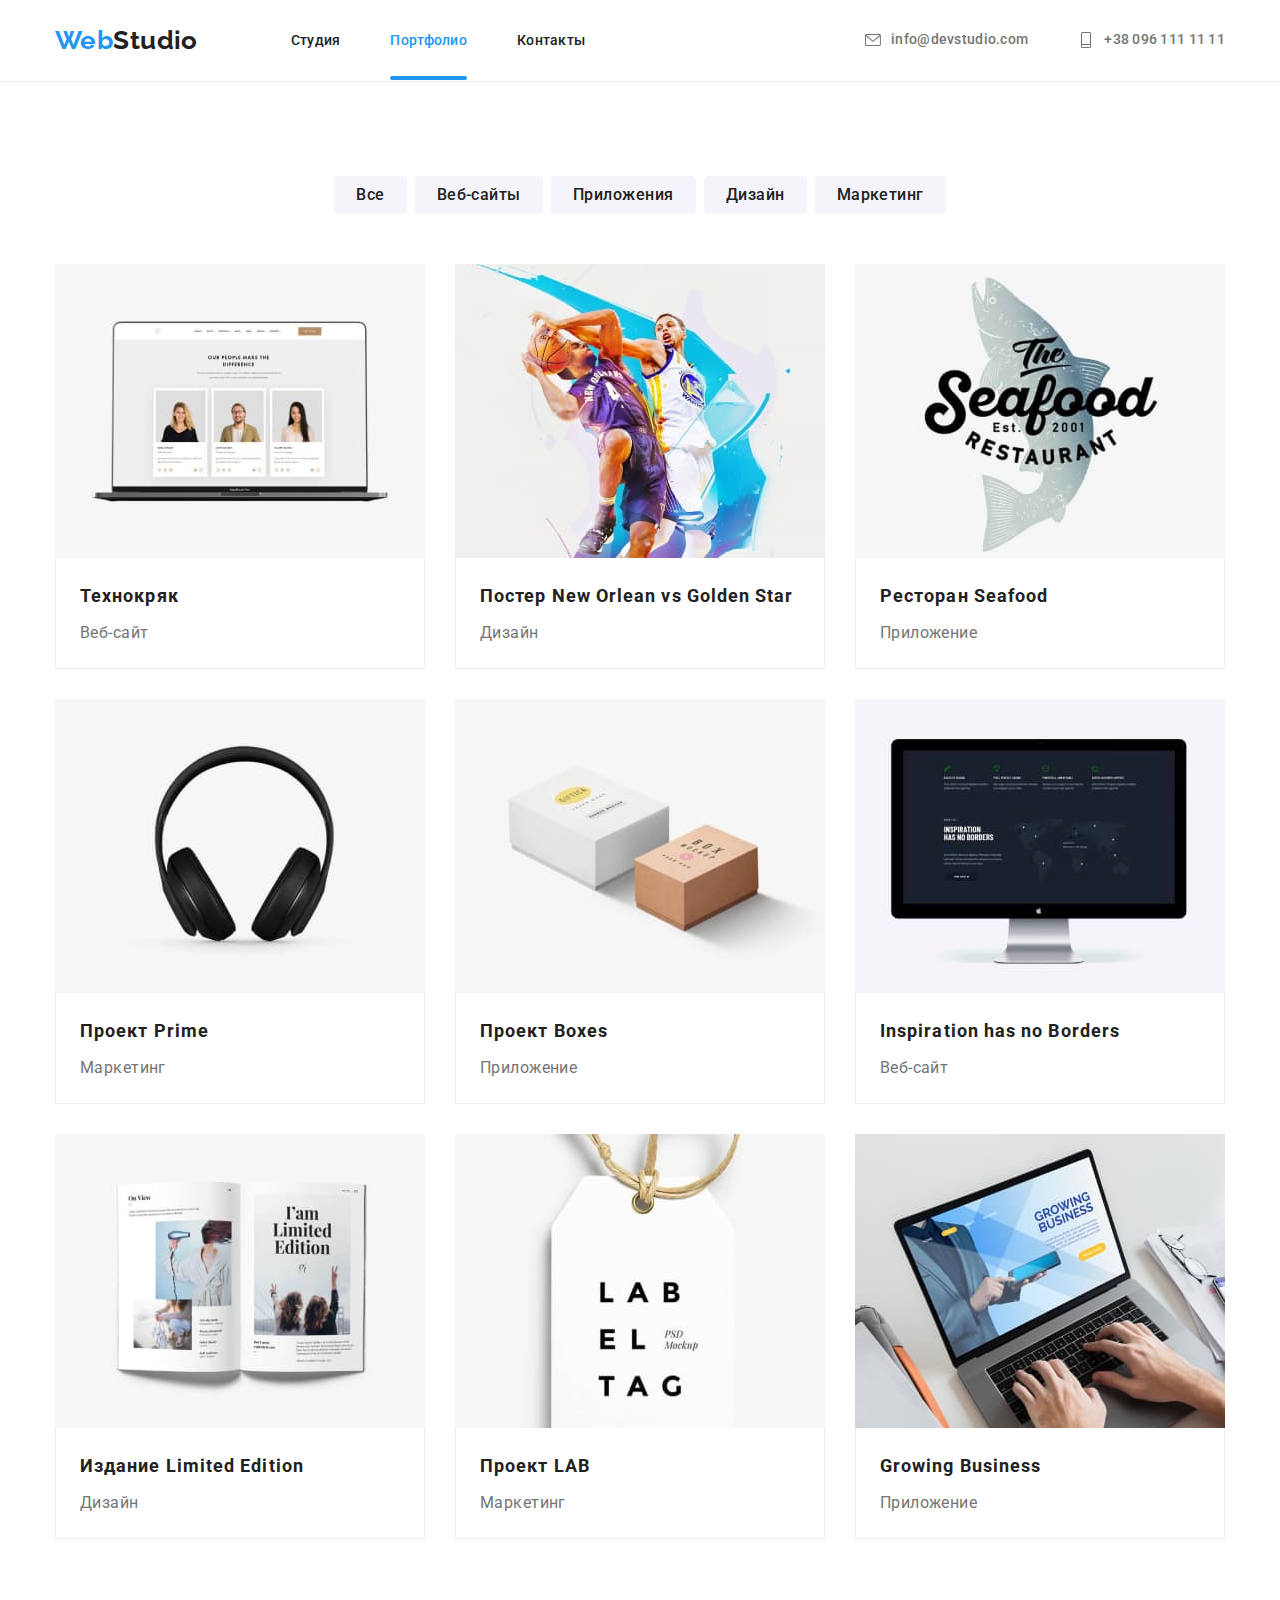
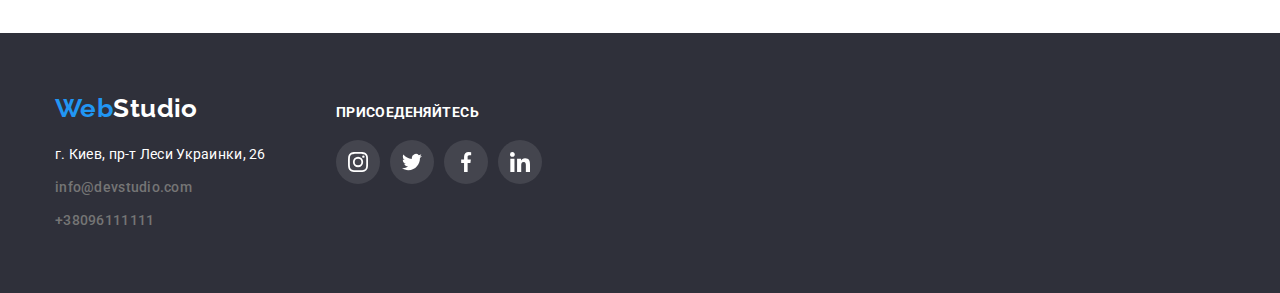
==== portfolio.html @ 48d59b80 "start" ====
<!DOCTYPE html>
<html lang="ru">
<head>
    <meta charset="UTF-8">
    <meta http-equiv="X-UA-Compatible" content="IE=edge">
    <meta name="viewport" content="width=device-width, initial-scale=1.0">
    <link rel="preconnect" href="https://fonts.googleapis.com">
    <link rel="preconnect" href="https://fonts.gstatic.com" crossorigin>
    <link href="https://fonts.googleapis.com/css2?family=Raleway:wght@700&family=Roboto:wght@400;500;700;900&display=swap"
        rel="stylesheet">
    <link rel="stylesheet" href="https://cdnjs.cloudflare.com/ajax/libs/modern-normalize/1.1.0/modern-normalize.min.css">
    <link rel="stylesheet" href="./css/styles.css">
    <title>Portfolio</title>
    
</head>
    
<body>
    <!--header  -->
    <header class="header">
        <div class="container main-nav">
            <nav class="navigation">
                <a href="./index.html" class="logo"> <span class="web">Web</span><span class="studio">Studio</span> </a>
                <ul class="list nav">
                    <li class="nav-item"> <a href="./index.html" class="link-header ">Студия</a> </li>
                    <li class="nav-item"> <a href="./portfolio.html" class="link-header current">Портфолио</a> </li>
                    <li class="nav-item"> <a href="#" class="link-header">Контакты</a> </li>
                </ul>
            </nav>
            <div class="contact-list">
                <a class="contact-link" href="mailto:info@devstudio.com">
                    <svg class="contact-link-envelope" > 
                        <use href="./images/sprite-svg.svg#icon-envelope"></use>
                    </svg>info@devstudio.com
                </a>
                
                <a class="contact-link" href="tel:+380961111111">
                    <svg class="contact-link-mobile">
                        <use href="./images/sprite-svg.svg#icon-mobile"></use>
                    </svg>+38 096 111 11 11
                </a>
            </div>
        </div>
    </header>
    
    <main>
    <section class="section">
        <div class="container">
            <h1 class="visually-hidden">Портфолио</h1>
            <!-- скрыть позже -->
            <ul class="list filter ">
                <li class="filter-item"> <button type="button" class="portfolio-button">Все</button> </li>
                <li class="filter-item"> <button type="button" class="portfolio-button">Веб-сайты</button> </li>            
                <li class="filter-item"> <button type="button" class="portfolio-button">Приложения</button> </li>
                <li class="filter-item"> <button type="button" class="portfolio-button">Дизайн</button> </li>
                <li class="filter-item"> <button type="button" class="portfolio-button">Маркетинг</button> </li>
            </ul>
            
            
            <ul class="list project">
                <li class="project-item">
                    <a class="grid-card-link link" href="#">
                        <div class="grid-card-wrap">
                            <img src="./images/portfolio/project1.jpg" alt="laptop" width="370" height="294">
                            <p class="grid-card-text"> Ресурс предлагает комплексные предложения
                                с разным уровнем функционала и сервисов. 
                                Все это позволит посетителю получить
                                исчерпывающие сведения о компании или частном лице.</p>
                        </div>
                        
                        <div class="grid-card">
                            <h2 class="list-item">Технокряк</h2>
                            <p class="portfolio-description">Веб-сайт</p>
                        </div>
                    </a>
                    
                    
                </li>
                <li class="project-item">
                    <a class="grid-card-link link" href="#">
                        <div class="grid-card-wrap">
                        <img src="./images/portfolio/project2.jpg" alt="poster" width="370" height="294">
                        <p class="grid-card-text"> Lorem ipsum dolor sit amet consectetur adipisicing elit.
                            Dolores dolorem porro consequuntur nostrum minus. Incidunt. </p>
                        </div>
                        
                        <div class="grid-card">
                            <h2 class="list-item">Постер New Orlean vs Golden Star</h2>
                            <p class="portfolio-description">Дизайн</p>
                        </div>
                    </a>
                    
                    
                </li>
                <li class="project-item">
                    <a class="grid-card-link link" href="#">
                        <div class="grid-card-wrap">
                        <img src="./images/portfolio/project3.jpg" alt="restaurant-logo" width="370" height="294">
                        <p class="grid-card-text"> Lorem ipsum dolor sit amet consectetur adipisicing elit.
                            Dolores dolorem porro consequuntur nostrum minus. Incidunt. </p>
                        </div>
                        
                        <div class="grid-card">
                            <h2 class="list-item">Ресторан Seafood</h2>
                            <p class="portfolio-description">Приложение</p>
                        </div>
                    </a>                    
                </li>
                <li class="project-item">
                    <a class="grid-card-link link" href="#">
                        <div class="grid-card-wrap">
                            <img src="./images/portfolio/project4.jpg" alt="headphones" width="370" height="294">
                            <p class="grid-card-text"> Lorem ipsum dolor sit amet consectetur adipisicing elit.
                                Dolores dolorem porro consequuntur nostrum minus. Incidunt.</p>
                        </div>
                        
                        <div class="grid-card">
                            <h2 class="list-item">Проект Prime</h2>
                            <p class="portfolio-description">Маркетинг</p>
                        </div>
                    </a>
                    
                    
                </li>
                <li class="project-item">
                    <a class="grid-card-link link" href="#">
                        <div class="grid-card-wrap">
                            <img src="./images/portfolio/project5.jpg" alt="boxes" width="370" height="294">
                            <p class="grid-card-text"> Lorem ipsum dolor sit amet consectetur adipisicing elit.
                                Dolores dolorem porro consequuntur nostrum minus. Incidunt. </p>
                        </div>
                        
                       <div class="grid-card">
                            <h2 class="list-item">Проект Boxes</h2>
                            <p class="portfolio-description">Приложение</p>
                        </div> 
                    </a>
                    
                    
                </li>
                <li class="project-item">
                    <a class="grid-card-link link" href="#">
                        <div class="grid-card-wrap">
                            <img src="./images/portfolio/project6.jpg" alt="monitor" width="370" height="294">
                            <p class="grid-card-text"> Lorem ipsum dolor sit amet consectetur adipisicing elit.
                                Dolores dolorem porro consequuntur nostrum minus. Incidunt. </p>
                        </div>
                        
                        <div class="grid-card">
                            <h2 class="list-item">Inspiration has no Borders</h2>
                            <p class="portfolio-description">Веб-сайт</p>
                        </div>
                    </a>
                    
                    
                </li>
                <li class="project-item">
                    <a class="grid-card-link link" href="#">
                        <div class="grid-card-wrap">
                            <img src="./images/portfolio/project7.jpg" alt="book" width="370" height="294">
                            <p class="grid-card-text"> Lorem ipsum dolor sit amet consectetur adipisicing elit.
                                Dolores dolorem porro consequuntur nostrum minus. Incidunt. </p>
                        </div>
                        
                        <div class="grid-card">
                            <h2 class="list-item">Издание Limited Edition</h2>
                            <p class="portfolio-description">Дизайн</p>
                        </div>
                    </a>
                    
                    
                </li>
                <li class="project-item">
                    <a class="grid-card-link link" href="#">
                        <div class="grid-card-wrap">
                            <img src="./images/portfolio/project8.jpg" alt="label" width="370" height="294">
                            <p class="grid-card-text"> Lorem ipsum dolor sit amet consectetur adipisicing elit.
                                Dolores dolorem porro consequuntur nostrum minus. Incidunt. </p>
                        </div>
                        
                        <div class="grid-card">
                            <h2 class="list-item">Проект LAB</h2>
                            <p class="portfolio-description">Маркетинг</p>
                        </div>
                    </a>
                    
                    
                </li>
                <li class="project-item">
                    <a class="grid-card-link link" href="#">
                        <div class="grid-card-wrap">
                            <img src="./images/portfolio/project9.jpg" alt="typing" width="370" height="294">
                            <p class="grid-card-text"> Lorem ipsum dolor sit amet consectetur adipisicing elit.
                                Dolores dolorem porro consequuntur nostrum minus. Incidunt. </p>
                        </div>
                        
                        <div class="grid-card">
                            <h2 class="list-item">Growing Business</h2>
                            <p class="portfolio-description">Приложение</p>
                        </div>
                    </a>
                    
                    
                </li>
            </ul>
        </div>
    </section>
    </main>
    
    <footer class="footer-main">
        <div class="container">
            <div class="footer">
                <div class="footer-left">
                    <a href="./index.html" class="logo-link"> <span class="web">Web</span><span
                            class="studio-bottom">Studio</span> </a>
    
                    <address>
                        <ul class="list">
                            <li class="address-item"><a href="https://goo.gl/maps/nnkkmyrKH8PEDYPt6" target="_blank"
                                    rel="nofollow noopener" class="contact-link route">г. Киев, пр-т Леси Украинки, 26</a>
                            </li>
                            <li class="address-item"><a href="mailto:info@devstudio.com"
                                    class="contact-link-bottom">info@devstudio.com</a>
                            </li>
                            <li class="address-item"><a href="tel:+380961111111" class="contact-link-bottom">+38096111111</a></li>
                        </ul>
                    </address>
                </div>
                <div class="footer-center">
                    <h3 class="invite-title">присоеденяйтесь</h3>
                    <ul class="social-list">
                        <li class="social_item">
                            <a class="social_item_link" href="#">
                                <svg class="social-icon">
                                    <use href="./images/sprite-svg.svg#icon-instagram-footer"></use>
                                </svg> </a>
                        </li>
                        <li class="social_item">
                            <a class="social_item_link" href="#">
                                <svg class="social-icon">
                                    <use href="./images/sprite-svg.svg#icon-twitter-footer"></use>
                                </svg> </a>
                        </li>
                        <li class="social_item">
                            <a class="social_item_link" href="#">
                                <svg class="social-icon">
                                    <use href="./images/sprite-svg.svg#icon-facebook-footer"></use>
                                </svg> </a>
                        </li>
                        <li class="social_item">
                            <a class="social_item_link" href="#">
                                <svg class="social-icon">
                                    <use href="./images/sprite-svg.svg#icon-linkedin-footer"></use>
                                </svg> </a>
                        </li>
                    </ul>
    
                </div>
                
    
    
            </div>
    
    
        </div>
    
    </footer>


</body>
</html>
---- css/styles.css ----
:root {
    --primary-head-text: #212121;
    --primary-bcg: #ffffff;
    --secondary-text: #757575;
    --accent-color: #2196F3;
    --dark-bcg: #2F303A;
    --hover-color: #188CE8;
    --secondary-bcg: #E5E5E5;
    --team-bcg: #F5F4FA;
    --primary-font: 'Roboto', sans-serif;
    --logo-font: 'Raleway', sans-serif;
    --inner-border-color: ##EEEEEE;
    --header-border-color: ##ECECEC;
    --clients-color: #AFB1B8;
}

p,
h1,
h2,
h3,
h4,
h5,
h6 {
    margin: 0;
}

ul {
    margin: 0;
    padding: 0;
}

img {
    display: block;
    max-width: 100%;
    height: auto;
}

button {
    cursor: pointer;
    /* font-family: inherit; */
}

address {
    font-style: normal;
}

/* body */

body {

    font-family: var(--primary-font);
    color: var(--primary-head-text);
    background-color: var(--primary-bcg);
    font-size: 14px;
    letter-spacing: 0.03em;
}



ul {
    list-style: none;
}

a {
    text-decoration: none;
    /* display: block; */
}

button {
    display: block;
    margin: 0 auto;
    padding: 10px 32px;
    cursor: pointer;
    /* font-family: Roboto; */
    /* box-shadow: 0px 4px 4px rgb(0 0 0 / 15%); */
    border: none;
    border-radius: 4px;

}

.list {
    font-style: normal;
    margin: 0px;
    padding: 0px;
}

.visually-hidden {
    position: absolute;
    width: 1px;
    height: 1px;
    margin: -1px;
    border: 0;
    padding: 0;

    white-space: nowrap;
    clip-path: inset(100%);
    clip: rect(0 0 0 0);
    overflow: hidden;
}



.container {
    width: 1200px;
    padding-left: 15px;
    padding-right: 15px;
    margin: 0 auto;
}

.section {
    padding: 94px 0;
}

.header {
    border-bottom: 1px solid #ececec;


}

.container.main-nav {
    display: flex;
    align-items: center;

}

/* logo */
.logo {
    color: var(--accent-color);
    font-weight: 700;
    font-size: 26px;
    line-height: 1.19;
    font-family: var(--logo-font);

}

.logo-link {
    margin-bottom: 20px;
    display: block;
}

.web {
    color: var(--accent-color);
    font-weight: 700;
    font-size: 26px;
    line-height: 1.19;
    font-family: var(--logo-font);

}

.studio-bottom {
    color: #ffffff;
    font-weight: 700;
    font-size: 26px;
    line-height: 1.19;
    font-family: var(--logo-font);

}

/* .studio-bottom:hover,
.studio-bottom:focus {
    color: var(--hover-color);
} */

.studio {
    color: var(--primary-head-text);
}


/* site nav */
.navigation {
    display: flex;
    align-items: center;
}

.list.nav {
    display: flex;

}

.list .nav-item {
    margin-right: 50px;
}

.list .nav-item:last-child {
    margin-right: 0px;
}

.list .nav-item {
    display: block;
    padding-top: 32px;
    padding-bottom: 32px;
}

/* contact-list */

.contact-list .contact-link+.contact-link {
    margin-left: 50px;

}


.contact-list {
    display: flex;

    padding-top: 32px;
    padding-bottom: 32px;
    margin-left: auto;


}

.list.nav {
    margin-left: 93px;
    position: relative;
}


.link-header:hover,
.link-header:focus {
    color: var(--hover-color);
    
}

.link-header {
    color: var(--primary-head-text);
    font-size: 14px;
    font-weight: 500;
    line-height: 1.14;
    letter-spacing: 0.02em;
    padding-top: 32px;
    padding-bottom: 32px;
    position: relative;

    transition-property: color;
    transition-duration: 250ms;
    transition-timing-function: cubic-bezier(0.4, 0, 0.2, 1);
    
}



.current {
    color: var(--accent-color);
    
}
.link-header.current::before {
    content: '';
        width: 100%;
        height: 4px;
        position: absolute;
        bottom: 0;
        background: var(--accent-color);
        border-radius: 2px;
}

.link {
    color: #212121;
    text-decoration: none;
}



/* hero */
.header-title {
    /* padding-top: 203px; */
    margin: 0 auto;
    margin-bottom: 30px;
    width: 696px;

    font-weight: 900;
    font-size: 44px;
    line-height: 1.36;
    letter-spacing: 0.06em;


    color: var(--primary-bcg);
    text-transform: uppercase;
}

.main-title {
    background-color: var(--dark-bcg);
    text-align: center;
    padding: 200px 0;
    background-image:
        linear-gradient(rgba(47, 48, 58, 0.4), rgba(47, 48, 58, 0.4)),
        url("../images/layout.jpg");
    background-repeat: no-repeat;
    background-position: center;
    background-size: cover;
    max-width: 1600px;
    height: 600px;
    margin: 0 auto;


}

/* buttons */
.button-main {

    box-shadow: 0px 4px 4px rgba(0, 0, 0, 0.15);
    border-radius: 4px;
    display: inline-block;
    padding: 10px 32px;
    border: 0px;
    min-width: 200px;
    
    font-weight: 700;
    font-size: 16px;
    line-height: 1.87;
    background-color: var(--accent-color);
    color: var(--primary-bcg);
    letter-spacing: 0.06em;
    align-items: center;
    text-align: center;

    transition-property: color;
    transition-duration: 250ms;
    transition-timing-function: cubic-bezier(0.4, 0, 0.2, 1);
}

.button-main:hover,
.button-main:focus {
    background-color: var(--hover-color);
    color: var(--primary-bcg);
}

/* portfolio buttons */

.portfolio-button {
    display: inline-block;
    border-radius: 4px;
    padding: 6px 22px;
    border: 0px;
    color: var(--primary-head-text);
    background-color: var(--team-bcg);
    font-weight: 500;
    font-size: 16px;
    line-height: 1.62;
    letter-spacing: 0.03em;

    transition-property: color, background-color, box-shadow;
    transition-duration: 250ms;
    transition-timing-function: cubic-bezier(0.4, 0, 0.2, 1);
}

.portfolio-button:hover,
.portfolio-button:focus {
    background-color: var(--hover-color);
    color: #ffffff;
    box-shadow: 0px 1px 1px rgba(0, 0, 0, 0.12),
    0px 4px 4px rgba(0, 0, 0, 0.06),
    1px 4px 6px rgba(0, 0, 0, 0.16);
    
}

.filter-item {
    width: calc ((100% - 32px) / 5);
    margin-right: 8px;
}

.filter-item:nth-child(5n) {
    margin-right: 0px;
}


/* links */
.contact-link {
    display: flex;
    align-items: center;
    font-family: Roboto;
    font-size: 14px;
    font-weight: 500;
    line-height: 1.14;
    letter-spacing: 0.02em;
    text-align: left;
    color: var(--secondary-text);
}
.contact-link-bottom {
    
    font-family: Roboto;
    font-size: 14px;
    font-weight: 500;
    line-height: 1.71;
    letter-spacing: 0.02em;
    text-align: left;
    color: var(--secondary-text);

    transition-property: color;
    transition-duration: 250ms;
    transition-timing-function: cubic-bezier(0.4, 0, 0.2, 1);
        
}
.contact-link-bottom:hover,
.contact-link-bottom:focus {
    color: var(--hover-color);
}


.contact-link-envelope {
    width: 16px;
    height: 12px;
    margin-right: 10px;
    fill: currentColor;

    transition-property: color;
    transition-duration: 250ms;
    transition-timing-function: cubic-bezier(0.4, 0, 0.2, 1);

}
.contact-link-mobile {
    width: 16px;
    height: 16px;
    margin-right: 10px;
    fill: currentColor;

    transition-property: color;
    transition-duration: 250ms;
    transition-timing-function: cubic-bezier(0.4, 0, 0.2, 1);

}

.contact-link:hover,
.contact-link:focus {
    color: var(--hover-color);
}

.title {
    margin-bottom: 50px;
    font-weight: 700;
    font-size: 36px;
    line-height: 1.16;
    letter-spacing: 0.03em;
    text-align: center;
}

.contact-link.route {
    font-weight: 400;
    font-size: 14px;
    line-height: 1.71;
    color: white;

    transition-property: color;
    transition-duration: 250ms;
    transition-timing-function: cubic-bezier(0.4, 0, 0.2, 1);
}

.contact-link.route:hover,
.contact-link.route:focus {
    color: var(--hover-color);
}

.list.activities {
    display: flex;
    justify-content: center;
    
}

.list.filter {
    display: flex;
    justify-content: center;
    margin-bottom: 50px;
}

.list.project {
    border-top: #D9D9D9;
    display: flex;
    flex-wrap: wrap;
}








/* advantages */

.list.adv {
    display: flex;

}

.adv-item {
    width: calc((100% - 90px) / 4);
    margin-right: 30px;
}

.adv-item:nth-child(4n) {
    margin-right: 0px;
}

.adv-thumb {
    width: 270px;
    height: 120px;
    
    background-color: #F5F4FA;
    display: flex;
    align-items: center;
    justify-content: center;
    border-radius: 4px;
    margin-bottom: 25px;



}

.adv-icon {
    width: 70px;
    height: 70px;


}

.advantage {
    font-weight: 700;
    font-size: 14px;
    line-height: 1.71;
    text-transform: uppercase;
    color: var(--primary-head-text);

}

.advantage-description {
    margin-top: 10px;

    font-weight: 400;
    font-size: 14px;
    line-height: 1.71;
    color: var(--secondary-text);

}

.activities.section {
    padding-top: 0px;
}

.activities-item {
    width: calc((100% - 60px) /3);
    margin-right: 30px;

}

.activities-item:nth-child(3n) {
    margin-right: 0px;
}

activities {
    padding-top: 0;
}
.activities-item-wrap {
    position: relative;
}
.activities-text {
    position: absolute;
    bottom: 0;
    left: 0;
    font-weight: 700;
    font-size: 14px;
    line-height: 1.15;
    

    display: flex;
    justify-content: center;
    align-items: center;
    
    text-transform: uppercase;
    color: #FFFFFF;
    background-color: rgba(47, 48, 58, 0.8);
    
    width: 100%;
    height: 70px; 
}
.team {
    background-color: var(--team-bcg);
    padding-bottom: 94px;
}

.position {
    font-weight: 400;
    font-size: 16px;
    line-height: 1.18;
    color: var(--secondary-text);
    text-align: center;
}

.team-item {
    width: calc((100% - 90px) / 4);
    margin-right: 30px;
    box-shadow: 0px 1px 3px rgb(0 0 0 / 12%), 0px 1px 1px rgb(0 0 0 / 14%), 0px 2px 1px rgb(0 0 0 / 20%);

}

.team-item:nth-child(4n) {
    margin-right: 0px;
}

.employee {
    font-weight: 500;
    font-size: 16px;
    line-height: 1.18;
    color: var(--primary-head-text);
    text-align: center;
    margin-bottom: 10px;

}

.employee-card {
    background-color: var(--primary-bcg);
    border-radius: 0px 0px 4px 4px;
    text-align: center;
    padding: 30px 0;


}






.portfolio-description {
    color: var(--secondary-text);
    font-size: 16px;
    font-weight: 400;
    line-height: 1.87;
    
}

.project-item {
    width: calc((100% - 60px) / 3);

    margin-right: 30px;
    margin-bottom: 30px;

    transition-property: color;
    transition-duration: 250ms;
    transition-timing-function: cubic-bezier(0.4, 0, 0.2, 1);
}



.project-item:nth-child(3n) {
    margin-right: 0px;

}

.project-item:nth-last-child(-n + 3) {
    margin-bottom: 0px;
}

.grid-card {

    border: 1px solid #eeeeee;
    border-top: 0px;
    padding: 20px 24px;
}
.grid-card-wrap {
    position: relative;
    overflow: hidden;
    
    
}
.grid-card-link:hover .grid-card-text {
    transform: translateY(0);
}
.grid-card-link:focus .grid-card-text {
    transform: translateY(0);
}
.grid-card-text {
    width: 100%;
    height: 100%;
    position: absolute;
    bottom: 0;
    left: 0;
    font-weight: 400;
    font-size: 18px;
    line-height: 1.56;
    color: #FFFFFF;
    padding: 63px 24px;
    letter-spacing: 0.03em;
    background-color: rgba(33, 150, 243, 0.9);
    
    transform: translateY(100%);
    transition-property: transform;
    transition-duration: 300ms;
    transition-timing-function: cubic-bezier(0.4, 0, 0.2, 1);           
}

.grid-card-link {
    display: block;
    transition-property: box-shadow;
    transition-duration: 2500ms;
    transition-timing-function: cubic-bezier(0.4, 0, 0.2, 1);

}
.grid-card-link:hover {
    box-shadow: 0px 1px 1px rgba(0, 0, 0, 0.12),
        0px 4px 4px rgba(0, 0, 0, 0.06),
        1px 4px 6px rgba(0, 0, 0, 0.16);;
    transition-property: box-shadow;
    
}
.grid-card-link:focus {
    box-shadow: 0px 1px 1px rgba(0, 0, 0, 0.12),
        0px 4px 4px rgba(0, 0, 0, 0.06),
        1px 4px 6px rgba(0, 0, 0, 0.16);;
    transition-property: box-shadow;
    
}

.social-link {
    display: flex;
    justify-content: center;
    align-items: center;
    margin-top: 16px;
    gap: 10px;

}

.social-link-icon {
    width: 20px;
    height: 20px;
   
    fill: currentColor;
    
    /* overflow: hidden; */
    
}
.social-reference {
    display: flex;
    justify-content: center;
    align-items: center;
    border-radius: 50%;
    color: #AFB1B8;
    width: 44px;
    height: 44px;

    transition-property: color, background-color;
    transition-duration: 250ms;
    transition-timing-function: cubic-bezier(0.4, 0, 0.2, 1);
}
.social-reference:hover,
.social-reference:focus {
    color: #ffffff;
    background-color: var(--accent-color);
    
    
}

.social-item {
    width: 40px;
}
.clients-list {
    display: flex;
}

.client-item {
    width: calc((100% - 150px) /6);
    margin-right: 30px;
   
}

.client-item:nth-child(6n) {
    margin-right: 0px;

}



.client-icon {
    width: 106px;
    height: 60px;
    fill: currentColor;


}

.client-link {
    height: 92px;
    width: 170px;
    border: 1px solid var(--clients-color); 
    border-radius: 4px;
    display: flex;
    justify-content: center;
    align-items: center;
    color: var(--clients-color);
    
    transition-property: color, border;
    transition-duration: 250ms;
    transition-timing-function: cubic-bezier(0.4, 0, 0.2, 1);
}

.client-link:hover {
    color: var(--hover-color);
   border: 1px solid var(--accent-color);
}
.client-link:focus {
    color: var(--hover-color);
    border: 1px solid var(--accent-color);
}
/* footer */
.footer-main {
    background-color: var(--dark-bcg);
    padding: 60px 0;
}

.invite-title {
    font-weight: 700;
    font-size: 14px;
    line-height: 1.14;
    letter-spacing: 0.03em;
    text-transform: uppercase;
    color: #FFFFFF;
    margin-bottom: 20px;
    text-align: left
}
.footer {
    display: flex;
    align-items: baseline;
    
}
.social-list {
    display: flex;
    /* gap: 10px; */
    
}
.social_item {
    width: calc((100 - 30px) / 4);
    margin-right: 10px;
}
.social_item:nth-child(4n) {
    margin-right: 0px;
}
.social_item_link {
    display: flex;
    color: var(--primary-bcg);
    justify-content: center;
    align-items: center;
    width: 44px;
    height: 44px;
    background: rgba(255, 255, 255, 0.1);
    border-radius: 50%;

    transition-property: color, background-color;
    transition-duration: 250ms;
    transition-timing-function: cubic-bezier(0.4, 0, 0.2, 1);
}

.social_item_link:hover,
.social_item_link:focus {
    color: #ffffff;
    background-color: #2196F3;
    overflow: hidden;
    border-radius: 50%;
    

}
.social-icon {
    width: 20px;
    height: 20px;
    
    fill: currentColor;

}
/* .footer-left {

} */

.footer-center {
    margin-left: 70px;

}



.address-item {
    margin-bottom: 9px;
}

.address-item:last-child {
    margin-bottom: 0px;
}

.list-item {
    margin-bottom: 4px;
    font-weight: 700;
    font-size: 18px;
    line-height: 2;
    letter-spacing: 0.06em;
}
.backdrop {
    width: 100vw;
    height: 100vh;
    position: fixed;
    top: 0;
    left: 0;
    background: rgba(0, 0, 0, 0.2);
        transition: opacity 1000ms, visibility 1000ms;
}

.backdrop.is-hidden .modal {
    transform: scale(1.5) translateX(100%);
    transition: transform 1000ms;
}
.modal {
    width: 528px;
    min-height: 581px;
    background-color: #FFFFFF;
    box-shadow: 0px 1px 3px rgba(0, 0, 0, 0.12), 0px 1px 1px rgba(0, 0, 0, 0.14), 0px 2px 1px rgba(0, 0, 0, 0.2);
    border-radius: 4px;
    position: absolute;
    top: 50%;
    left: 50%;
    transform: scale(1) translateX(100%);
    transform: translate(-50%, -50%);
    transition: transform 1000ms;
}
.modal-close {
    width: 30px;
    height: 30px;
    background: transparent;
    border: 1px solid rgba(0, 0, 0, 0.1);
    border-radius: 50%;
    position: fixed;
    top: 10px;
    right: 10px;
    padding: 0;
    display: flex;
    align-items: center;
    justify-content: center;
    transition-property: color;
    transition-duration: 250ms;
    transition-timing-function: cubic-bezier(0.4, 0, 0.2, 1);


}
.modal-close:hover,
.modal-close:focus {
    fill: var(--hover-color);
}

.is-hidden {
    visibility: hidden;
    opacity: 0;
    pointer-events: none;
}
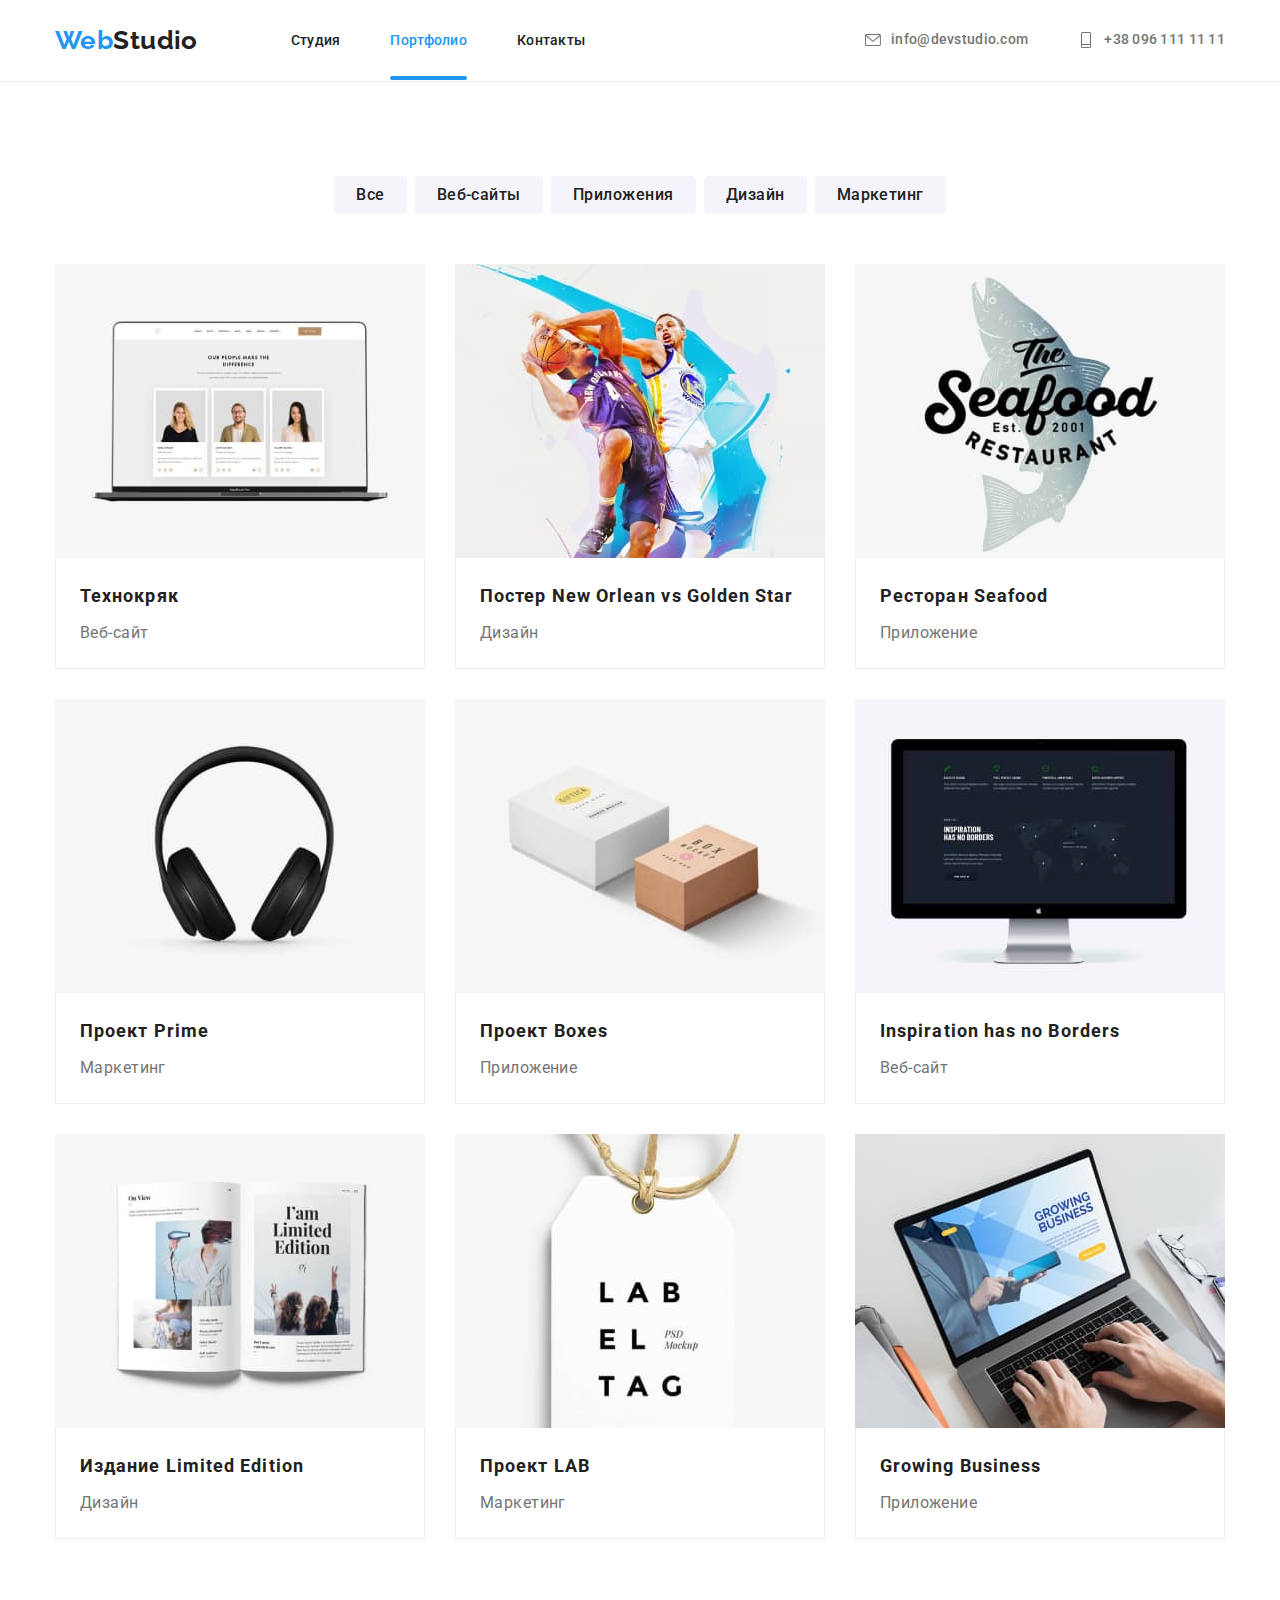
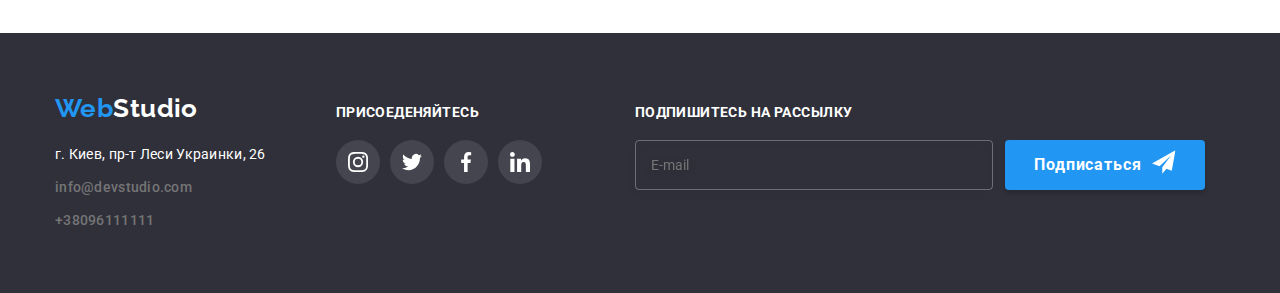
==== commit c2f4ab25: "summary 1" ====
--- a/portfolio.html
+++ b/portfolio.html
@@ -255,6 +255,18 @@
                     </ul>
     
                 </div>
+                <div class="footer-right">
+                    <p class="subscribe-title">подпишитесь на рассылку</p>
+                    <form class="subscribe-form">
+                        <input type="email" name="email" class="subscribe-input" placeholder="E-mail">
+                        <button type="submit" class="subscribe-button" >Подписаться
+                            <svg class="subscribe-icon">
+                                <use href="./images/symbol-defs.svg#icon-icon-send"></use>
+                            </svg>
+                        </button>
+                    </form>
+                
+                </div>
                 
     
     
--- a/css/styles.css
+++ b/css/styles.css
@@ -71,8 +71,7 @@
     margin: 0 auto;
     padding: 10px 32px;
     cursor: pointer;
-    /* font-family: Roboto; */
-    /* box-shadow: 0px 4px 4px rgb(0 0 0 / 15%); */
+ 
     border: none;
     border-radius: 4px;
 
@@ -690,7 +689,7 @@
 .grid-card-link {
     display: block;
     transition-property: box-shadow;
-    transition-duration: 2500ms;
+    transition-duration: 250ms;
     transition-timing-function: cubic-bezier(0.4, 0, 0.2, 1);
 
 }
@@ -940,8 +939,233 @@
     fill: var(--hover-color);
 }
 
+.modal-title{
+    font-weight: 700;
+    font-size: 20px;
+    line-height: 23px;
+    text-align: center;
+    letter-spacing: 0.03em;
+    margin: 40px 12px;
+}
 .is-hidden {
     visibility: hidden;
     opacity: 0;
     pointer-events: none;
+}
+.modal-field {
+   display: flex;
+   flex-direction: column;
+   margin: 10px 40px 10px 40px;
+   
+}
+.modal-field input {
+    border: 1px solid rgba(33, 33, 33, 0.2);
+    border-radius: 4px;
+    height: 40px;
+    outline-color: var(--accent-color);
+    width: 100%;
+    padding-left: 42px;
+    
+    
+}
+
+.modal-input:focus {
+    border-color: var(--accent-color);
+}   
+
+.modal-label{
+    font-weight: 400;
+    font-size: 12px;
+    line-height: 1.16;
+    letter-spacing: 0.01em;
+    color: var(--secondary-text);
+    margin-bottom: 4px;
+}
+.modal-input {
+    transition: border-color 250ms cubic-bezier(0.4, 0, 0.2, 1);
+    cursor: pointer;
+}
+.modal-textarea {
+    display: flex;
+    flex-direction: column;
+    margin-bottom: 20px;
+     margin-left: 40px;
+    margin-right: 40px;
+    
+}
+.modal-title {
+    font-weight: 700;
+    font-size: 20px;
+    line-height: 23px;
+    text-align: center;
+    letter-spacing: 0.03em;
+    color: var(--primary-head-text);
+
+    
+    margin-top: 40px;
+    margin-left: 40px;
+    margin-right: 40px;
+    margin-bottom: 12px;
+}
+.modal-checkbox {
+    
+    
+    display: flex;
+    
+   margin: 10px 40px 30px 40px;
+    
+    
+}
+.modal-textarea-input {
+    resize: none;
+    width: 100%;
+    height: 120px;
+    resize: none;
+    padding: 12px 16px;
+    border: 1px solid rgba(33,33,33,0.2);
+    border-radius: 4px;
+   outline-color: var(--accent-color);
+}
+.modal-textarea-input::placeholder {
+    font-size: 12px;
+    line-height: 1.16;
+    letter-spacing: 0.01em;
+
+    color: rgba(117, 117, 117, 0.5);
+}
+.policy-link {
+    text-decoration: underline;
+    color: var(--accent-color);
+}
+.modal-button  {
+    background-color: var(--accent-color);
+    color: #FFFFFF;
+    font-weight: 700;
+    font-size: 16px;
+    line-height: 1.87;
+    letter-spacing: 0.06em;
+
+    display: block;
+    box-shadow: 0px 4px 4px rgb(0 0 0 / 15%);
+    border-radius: 4px;
+    
+    margin: 0 auto;
+    padding: 10px 55px;
+}
+.modal-input-wrap {
+    position: relative;
+}
+.modal-icon{    
+    position: absolute;
+    fill: currentColor;     
+    left: 15px;
+    top: 50%;
+    transform: translateY(-50%);
+    transition-property: color;
+    transition-duration: 250ms;
+    transition-timing-function: cubic-bezier(0.4, 0, 0.2, 1);
+    
+}
+
+.modal-input:focus+.modal-icon {
+    fill: var(--accent-color);
+}
+.modal-label-check {
+    display: flex;
+    
+}
+.modal-label-item {
+    width: 16px;
+    height: 15px;
+    border: 2px solid #000000;
+    border-radius: 2px;
+    display: flex;
+    align-items: center;
+    justify-content: center;
+    margin-right: 8px;
+    margin-left: auto;
+}
+.modal-check:checked + .modal-label-check .modal-label-item {
+    background-color: var(--accent-color);
+    border: none;
+}
+.modal-check
+/* .modal-input-custom {
+    -webkit-appearance: none;
+    -moz-appearance: none;
+    appearance: none;
+
+    
+} */
+.modal-check-icon {
+    fill: currentColor;
+
+}
+.footer-right {
+    
+    margin-left: 93px;
+    width: 570px;
+}
+.subscribe-form {
+    display: flex;
+    
+}
+.subscribe-title {
+    font-weight: 700;
+    font-size: 14px;
+    line-height: 1.14;
+    letter-spacing: 0.03em;
+    text-transform: uppercase;
+    color: #FFFFFF;
+    margin-bottom: 20px;
+}
+.subscribe-button {
+    
+    display: flex;
+    background-color: var(--accent-color);
+    color: #FFFFFF;
+    font-weight: 700;
+    font-size: 16px;
+    line-height: 1.87;
+    letter-spacing: 0.06em;
+
+    transition: border 250ms cubic-bezier(0.4, 0, 0.2, 1);
+    
+    box-shadow: 0px 4px 4px rgb(0 0 0 / 15%);
+    border-radius: 4px;
+    width: 200px;
+    height: 50px;
+    margin: 0 auto;
+    padding: 10px 29px;
+    
+}
+.subscribe-button:hover,
+.subscribe-button:focus {
+    border: 1px solid var(--hover-color);
+    
+}
+
+.subscribe-input {
+    
+    margin-right: 12px;
+    padding: 15px;
+    color: #ffffff;
+    height: 50px;
+    outline-color: var(--secondary-text);
+    width: 100%;
+    background-color: transparent;
+    border-radius: 4px;
+    border: 1px solid rgba(255, 255, 255, 0.3);
+    filter: drop-shadow(0px 4px 4px rgba(0, 0, 0, 0.15));
+
+}
+
+.subscribe-icon {
+    
+    margin-left: 10px;
+    width: 24px;
+    height: 24px;
+    fill: currentColor;
+    
+    
 }